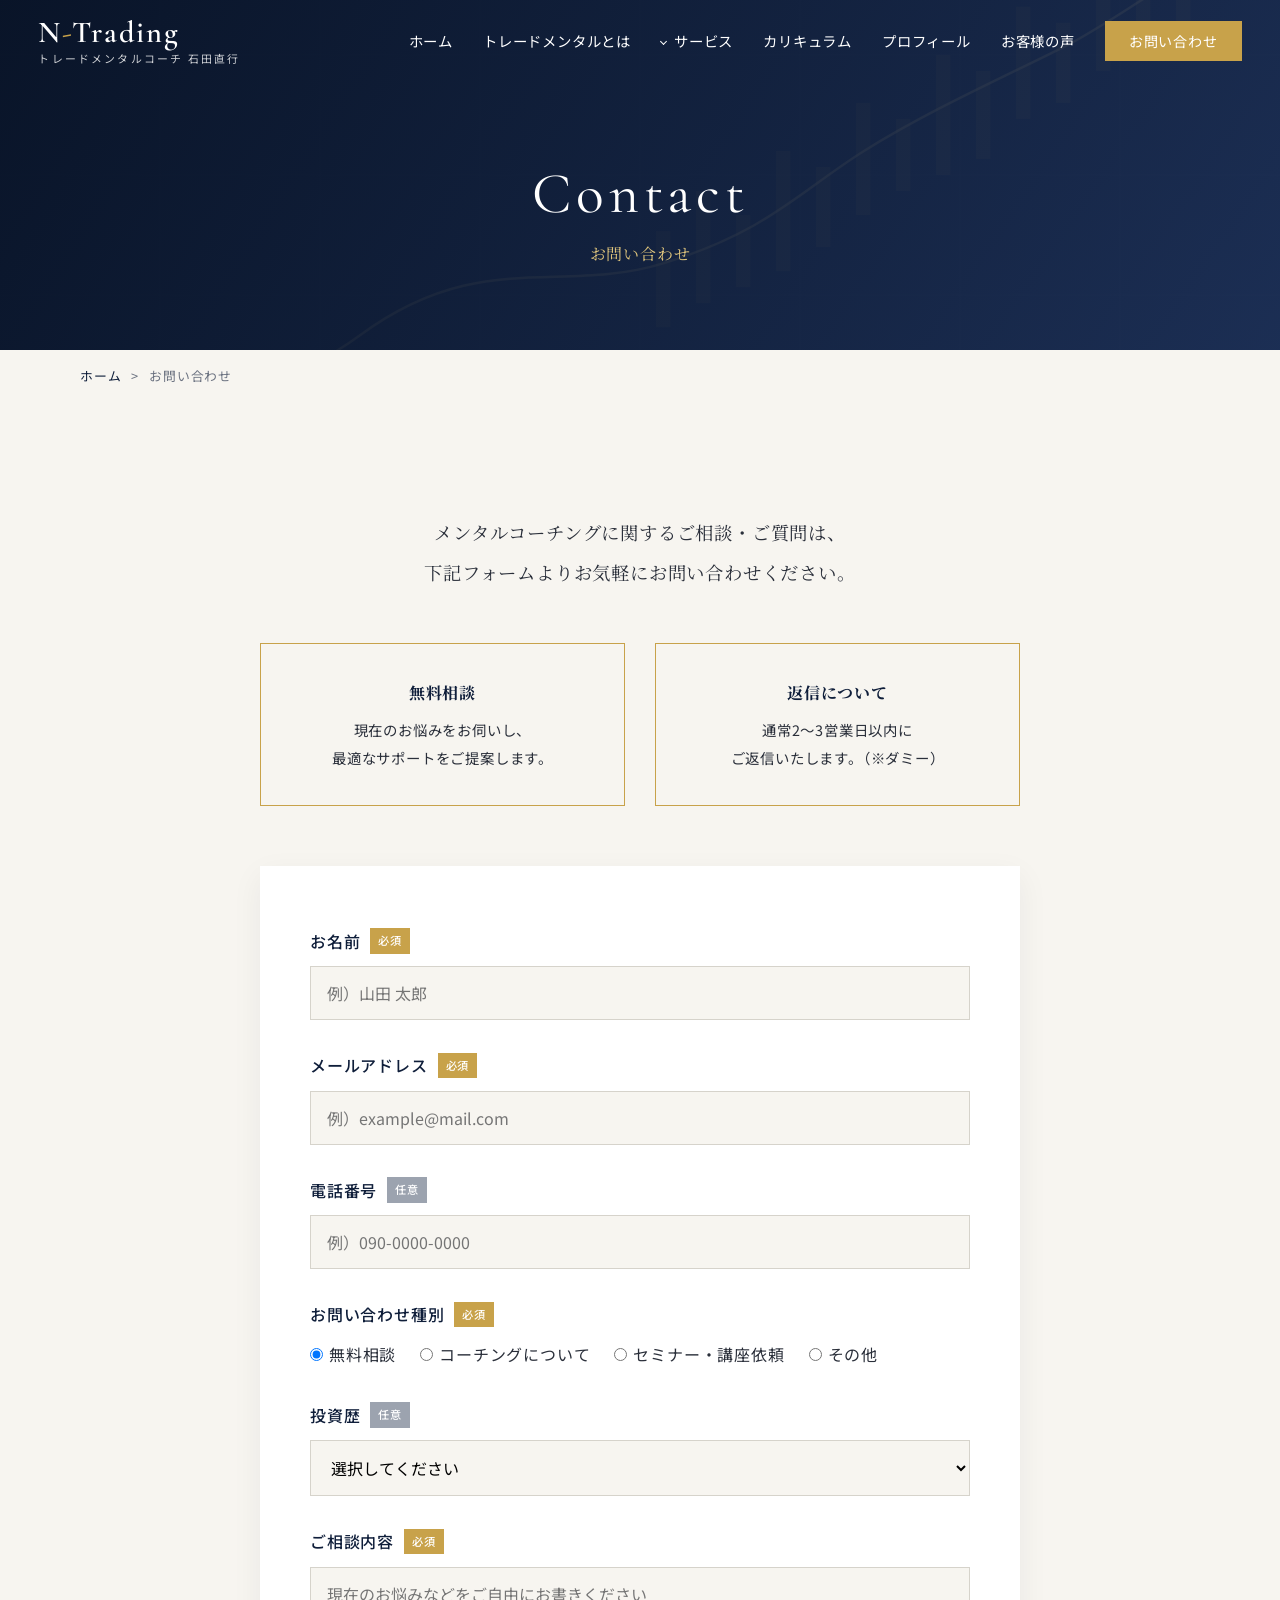
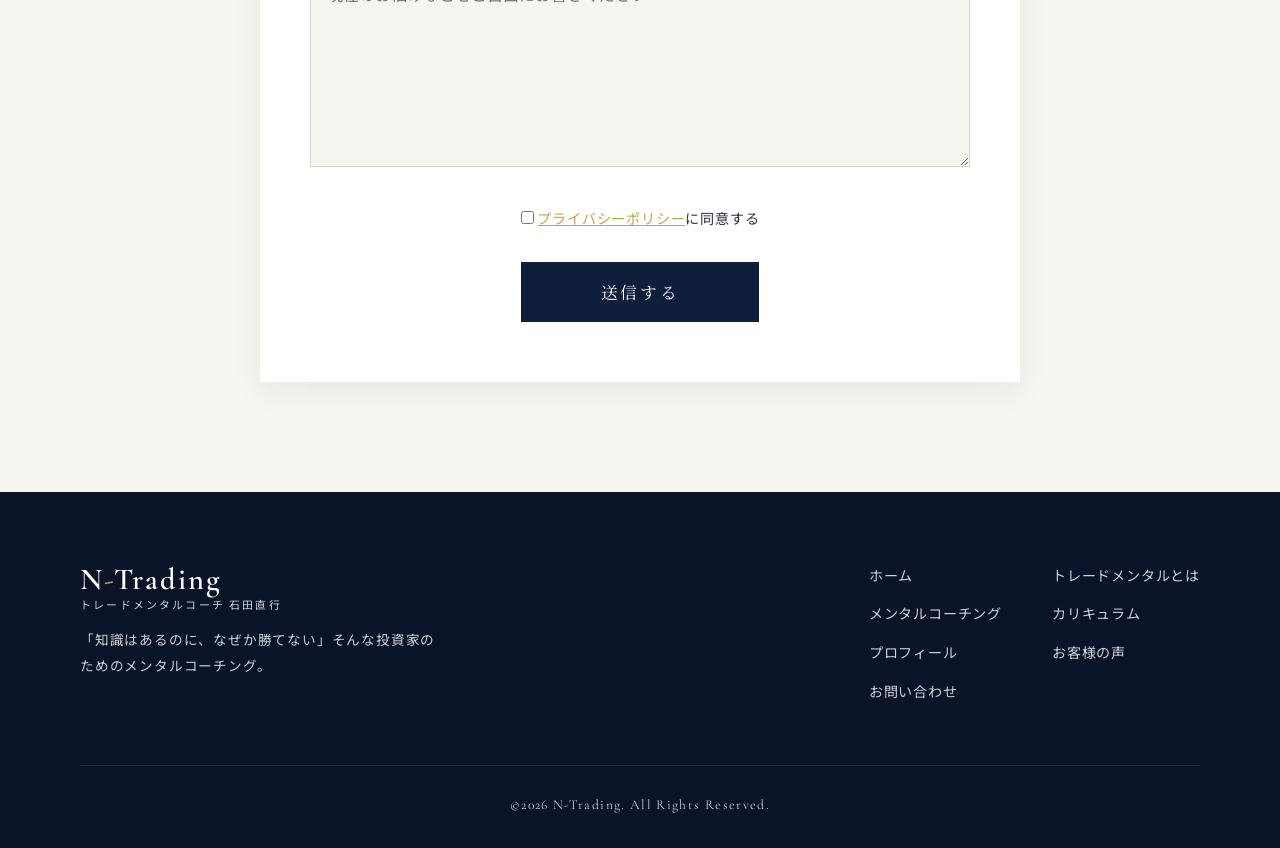
==== contact.html @ 73c66bab "Initial commit: 石田直行先生Webサイト制作" ====
<!DOCTYPE html>
<html lang="ja">
<head>
  <meta charset="UTF-8">
  <meta name="viewport" content="width=device-width, initial-scale=1">
  <title>お問い合わせ｜N-Trading 石田直行</title>
  <meta name="description" content="トレードメンタルコーチングに関するお問い合わせ・無料相談はこちらから。">
  <link rel="preconnect" href="https://fonts.googleapis.com">
  <link rel="preconnect" href="https://fonts.gstatic.com" crossorigin>
  <link href="https://fonts.googleapis.com/css2?family=Cormorant+Garamond:wght@500;600&family=Noto+Sans+JP:wght@400;500;700&family=Noto+Serif+JP:wght@500;600;700&display=swap" rel="stylesheet">
  <link rel="stylesheet" href="css/style.css">
</head>
<body>

  <!-- ===== ヘッダー ===== -->
  <header class="header">
    <div class="header__inner">
      <a href="index.html" class="logo">
        <span class="logo__main">N<span>-</span>Trading</span>
        <span class="logo__sub">トレードメンタルコーチ 石田直行</span>
      </a>
      <button class="hamburger" aria-label="メニュー" aria-expanded="false"><span></span><span></span><span></span></button>
      <nav class="nav">
        <ul class="nav__list">
          <li class="nav__item"><a href="index.html" class="nav__link">ホーム</a></li>
          <li class="nav__item"><a href="mental.html" class="nav__link">トレードメンタルとは</a></li>
          <li class="nav__item nav__item--has-child">
            <a href="service.html" class="nav__link">サービス</a>
            <div class="dropdown">
              <a href="service.html">メンタルコーチング</a>
              <a href="curriculum.html">カリキュラム</a>
              <a href="service.html#flow">ご利用の流れ</a>
              <a href="service.html#price">料金</a>
              <a href="service.html#faq">よくある質問</a>
            </div>
          </li>
          <li class="nav__item"><a href="curriculum.html" class="nav__link">カリキュラム</a></li>
          <li class="nav__item"><a href="profile.html" class="nav__link">プロフィール</a></li>
          <li class="nav__item"><a href="voice.html" class="nav__link">お客様の声</a></li>
          <li class="nav__item"><a href="contact.html" class="nav__cta">お問い合わせ</a></li>
        </ul>
      </nav>
    </div>
  </header>

  <main>
    <div class="page-header">
      <span class="en">Contact</span>
      <span class="ja">お問い合わせ</span>
    </div>
    <div class="breadcrumb"><div class="container"><a href="index.html">ホーム</a><span>&gt;</span>お問い合わせ</div></div>

    <section class="section section--offwhite">
      <div class="container">
        <p class="lead fade-up" style="margin-bottom:50px;">メンタルコーチングに関するご相談・ご質問は、<br>下記フォームよりお気軽にお問い合わせください。</p>

        <div class="contact-info fade-up">
          <div class="contact-info__box">
            <h4>無料相談</h4>
            <p>現在のお悩みをお伺いし、<br>最適なサポートをご提案します。</p>
          </div>
          <div class="contact-info__box">
            <h4>返信について</h4>
            <p>通常2〜3営業日以内に<br>ご返信いたします。（※ダミー）</p>
          </div>
        </div>

        <!-- ※送信先未設定。Formspree等を使う場合は action="https://formspree.io/f/xxxx" method="POST" を設定 -->
        <form class="form js-contact-form fade-up" novalidate>
          <div class="form__row">
            <label class="form__label" for="name">お名前<span class="form__required">必須</span></label>
            <input type="text" id="name" name="name" placeholder="例）山田 太郎" required>
          </div>
          <div class="form__row">
            <label class="form__label" for="email">メールアドレス<span class="form__required">必須</span></label>
            <input type="email" id="email" name="email" placeholder="例）example@mail.com" required>
          </div>
          <div class="form__row">
            <label class="form__label" for="tel">電話番号<span class="form__optional">任意</span></label>
            <input type="tel" id="tel" name="tel" placeholder="例）090-0000-0000">
          </div>
          <div class="form__row">
            <p class="form__label">お問い合わせ種別<span class="form__required">必須</span></p>
            <div class="form__radios">
              <label><input type="radio" name="type" value="無料相談" required checked>無料相談</label>
              <label><input type="radio" name="type" value="コーチングについて">コーチングについて</label>
              <label><input type="radio" name="type" value="セミナー・講座依頼">セミナー・講座依頼</label>
              <label><input type="radio" name="type" value="その他">その他</label>
            </div>
          </div>
          <div class="form__row">
            <label class="form__label" for="experience">投資歴<span class="form__optional">任意</span></label>
            <select id="experience" name="experience">
              <option value="">選択してください</option>
              <option>1年未満</option>
              <option>1〜3年</option>
              <option>3〜5年</option>
              <option>5年以上</option>
            </select>
          </div>
          <div class="form__row">
            <label class="form__label" for="message">ご相談内容<span class="form__required">必須</span></label>
            <textarea id="message" name="message" placeholder="現在のお悩みなどをご自由にお書きください" required></textarea>
          </div>
          <p class="form__privacy"><label><input type="checkbox" name="privacy" required> <a href="#">プライバシーポリシー</a>に同意する</label></p>
          <div class="form__submit"><button type="submit">送信する</button></div>
          <p class="form__message">お問い合わせありがとうございます。<br>（※現在は送信先が未設定のため、実際には送信されていません）</p>
        </form>
      </div>
    </section>
  </main>

  <!-- ===== フッター ===== -->
  <footer class="footer">
    <div class="container">
      <div class="footer__inner">
        <div>
          <a href="index.html" class="logo">
            <span class="logo__main">N<span>-</span>Trading</span>
            <span class="logo__sub">トレードメンタルコーチ 石田直行</span>
          </a>
          <p class="footer__desc">「知識はあるのに、なぜか勝てない」そんな投資家のためのメンタルコーチング。</p>
        </div>
        <nav class="footer__nav">
          <a href="index.html">ホーム</a>
          <a href="mental.html">トレードメンタルとは</a>
          <a href="service.html">メンタルコーチング</a>
          <a href="curriculum.html">カリキュラム</a>
          <a href="profile.html">プロフィール</a>
          <a href="voice.html">お客様の声</a>
          <a href="contact.html">お問い合わせ</a>
        </nav>
      </div>
      <p class="footer__copy">&copy;2026 N-Trading. All Rights Reserved.</p>
    </div>
  </footer>
  <a href="#" class="pagetop" aria-label="ページトップへ">↑</a>

  <script src="js/main.js"></script>
</body>
</html>
---- css/style.css ----
@charset "UTF-8";

/* ========================================
   配色・フォント設定（ここを変えると全体に反映）
   ======================================== */
:root {
  --navy: #0f1e3a;
  --navy-light: #1c2f55;
  --navy-deep: #091428;
  --gold: #c8a24a;
  --gold-light: #e2c77d;
  --offwhite: #f7f5f0;
  --text: #2a2f3a;
  --text-light: #6b7280;
  --white: #ffffff;
  --font-serif: "Noto Serif JP", serif;
  --font-sans: "Noto Sans JP", sans-serif;
  --font-en: "Cormorant Garamond", serif;
  --header-h: 80px;
  --max-w: 1120px;
}

/* ========================================
   リセット・基本
   ======================================== */
*, *::before, *::after { box-sizing: border-box; margin: 0; padding: 0; }
html { scroll-behavior: smooth; }
body {
  font-family: var(--font-sans);
  color: var(--text);
  background: var(--white);
  line-height: 1.9;
  letter-spacing: 0.05em;
  -webkit-font-smoothing: antialiased;
}
img { max-width: 100%; height: auto; display: block; }
a { color: inherit; text-decoration: none; transition: color .3s, opacity .3s, background .3s; }
ul { list-style: none; }

.container { width: 90%; max-width: var(--max-w); margin: 0 auto; }
.section { padding: 110px 0; }
.section--offwhite { background: var(--offwhite); }
.section--navy { background: var(--navy); color: var(--white); }
.text-center { text-align: center; }
.sp-only { display: none; }

/* ========================================
   見出し
   ======================================== */
.section-title { text-align: center; margin-bottom: 60px; }
.section-title .en {
  display: block;
  font-family: var(--font-en);
  font-size: 3.2rem;
  font-weight: 500;
  letter-spacing: 0.08em;
  color: var(--navy);
  line-height: 1.2;
}
.section-title .ja {
  display: block;
  font-family: var(--font-serif);
  font-size: 1rem;
  color: var(--gold);
  margin-top: 8px;
}
.section-title::after {
  content: "";
  display: block;
  width: 50px;
  height: 1px;
  background: var(--gold);
  margin: 22px auto 0;
}
.section--navy .section-title .en { color: var(--white); }

.lead {
  font-family: var(--font-serif);
  font-size: 1.15rem;
  line-height: 2.2;
  text-align: center;
}

/* ========================================
   ボタン
   ======================================== */
.btn {
  display: inline-flex;
  align-items: center;
  gap: 12px;
  padding: 16px 44px;
  border: 1px solid var(--gold);
  color: var(--navy);
  font-family: var(--font-serif);
  letter-spacing: 0.1em;
  position: relative;
  overflow: hidden;
  z-index: 1;
}
.btn::before {
  content: "";
  position: absolute;
  inset: 0;
  background: var(--gold);
  transform: scaleX(0);
  transform-origin: right;
  transition: transform .4s ease;
  z-index: -1;
}
.btn:hover::before { transform: scaleX(1); transform-origin: left; }
.btn:hover { color: var(--white); }
.btn::after { content: "→"; font-family: var(--font-sans); }
.btn--gold { background: var(--gold); color: var(--white); }
.btn--gold::before { background: var(--navy); }
.btn--light { color: var(--white); }
.btn-wrap { margin-top: 50px; text-align: center; }

/* ========================================
   ヘッダー
   ======================================== */
.header {
  position: fixed;
  top: 0; left: 0; right: 0;
  height: var(--header-h);
  z-index: 100;
  transition: background .4s, box-shadow .4s, height .4s;
}
.header.is-scrolled,
.header--solid {
  background: rgba(15, 30, 58, 0.96);
  box-shadow: 0 2px 20px rgba(0,0,0,.15);
}
.header__inner {
  height: 100%;
  width: 94%;
  max-width: 1280px;
  margin: 0 auto;
  display: flex;
  align-items: center;
  justify-content: space-between;
}
.logo { color: var(--white); line-height: 1.2; }
.logo__main {
  display: block;
  font-family: var(--font-en);
  font-size: 1.9rem;
  font-weight: 600;
  letter-spacing: 0.06em;
}
.logo__main span { color: var(--gold); }
.logo__sub { display: block; font-size: .68rem; letter-spacing: .2em; opacity: .8; }

.nav__list { display: flex; align-items: center; gap: 30px; }
.nav__item { position: relative; }
.nav__link {
  color: var(--white);
  font-size: .9rem;
  padding: 8px 0;
  position: relative;
}
.nav__link::after {
  content: "";
  position: absolute;
  left: 0; bottom: 0;
  width: 100%; height: 1px;
  background: var(--gold);
  transform: scaleX(0);
  transition: transform .3s;
}
.nav__link:hover::after,
.nav__link.is-current::after { transform: scaleX(1); }

/* ドロップダウン */
.nav__item--has-child > .nav__link::before {
  content: "";
  display: inline-block;
  width: 5px; height: 5px;
  border-right: 1px solid currentColor;
  border-bottom: 1px solid currentColor;
  transform: rotate(45deg);
  margin-right: 8px;
  vertical-align: 3px;
}
.dropdown {
  position: absolute;
  top: 100%;
  left: 50%;
  transform: translate(-50%, 10px);
  min-width: 220px;
  background: var(--navy-deep);
  border-top: 2px solid var(--gold);
  padding: 10px 0;
  opacity: 0;
  visibility: hidden;
  transition: .3s;
}
.nav__item--has-child:hover .dropdown { opacity: 1; visibility: visible; transform: translate(-50%, 0); }
.dropdown a { display: block; padding: 10px 22px; color: var(--white); font-size: .85rem; }
.dropdown a:hover { background: var(--navy-light); color: var(--gold-light); }

.nav__cta {
  background: var(--gold);
  color: var(--white);
  padding: 10px 24px;
  font-size: .88rem;
}
.nav__cta:hover { background: var(--gold-light); }

/* ハンバーガー */
.hamburger {
  display: none;
  width: 44px; height: 44px;
  background: none;
  border: none;
  cursor: pointer;
  position: relative;
  z-index: 110;
}
.hamburger span {
  position: absolute;
  left: 10px;
  width: 24px; height: 1.5px;
  background: var(--white);
  transition: .3s;
}
.hamburger span:nth-child(1) { top: 15px; }
.hamburger span:nth-child(2) { top: 21px; }
.hamburger span:nth-child(3) { top: 27px; }
.hamburger.is-open span:nth-child(1) { top: 21px; transform: rotate(45deg); }
.hamburger.is-open span:nth-child(2) { opacity: 0; }
.hamburger.is-open span:nth-child(3) { top: 21px; transform: rotate(-45deg); }

/* ========================================
   ヒーロー（トップ）
   ======================================== */
.hero {
  position: relative;
  min-height: 100vh;
  display: flex;
  align-items: center;
  color: var(--white);
  background:
    linear-gradient(120deg, rgba(9,20,40,.92) 0%, rgba(15,30,58,.78) 55%, rgba(28,47,85,.6) 100%),
    url("../images/hero.svg") center / cover no-repeat,
    var(--navy);
  overflow: hidden;
}
.hero__inner { position: relative; z-index: 2; padding-top: var(--header-h); }
.hero__label {
  display: inline-block;
  font-family: var(--font-serif);
  font-size: .95rem;
  letter-spacing: .3em;
  color: var(--gold-light);
  border-bottom: 1px solid var(--gold);
  padding-bottom: 6px;
  margin-bottom: 30px;
}
.hero__catch {
  font-family: var(--font-serif);
  font-size: clamp(2rem, 5vw, 3.6rem);
  font-weight: 500;
  line-height: 1.6;
  letter-spacing: .08em;
}
.hero__catch em { font-style: normal; color: var(--gold-light); }
.hero__sub {
  font-family: var(--font-serif);
  font-size: clamp(1rem, 2vw, 1.3rem);
  margin-top: 24px;
  opacity: .92;
}
.hero__btns { margin-top: 50px; display: flex; gap: 20px; flex-wrap: wrap; }
.hero__scroll {
  position: absolute;
  bottom: 30px;
  left: 50%;
  transform: translateX(-50%);
  font-family: var(--font-en);
  font-size: .85rem;
  letter-spacing: .3em;
  color: var(--gold-light);
  z-index: 2;
}
.hero__scroll::after {
  content: "";
  display: block;
  width: 1px; height: 50px;
  background: var(--gold);
  margin: 10px auto 0;
  animation: scrollLine 2s infinite;
  transform-origin: top;
}
@keyframes scrollLine {
  0% { transform: scaleY(0); }
  50% { transform: scaleY(1); transform-origin: top; }
  51% { transform-origin: bottom; }
  100% { transform: scaleY(0); transform-origin: bottom; }
}

/* ========================================
   下層ページヘッダー
   ======================================== */
.page-header {
  padding: calc(var(--header-h) + 80px) 0 80px;
  background:
    linear-gradient(120deg, rgba(9,20,40,.94), rgba(28,47,85,.82)),
    url("../images/hero.svg") center / cover no-repeat;
  color: var(--white);
  text-align: center;
}
.page-header .en {
  display: block;
  font-family: var(--font-en);
  font-size: clamp(2.4rem, 5vw, 3.6rem);
  letter-spacing: .08em;
  line-height: 1.2;
}
.page-header .ja { display: block; font-family: var(--font-serif); color: var(--gold-light); margin-top: 10px; }

.breadcrumb { background: var(--offwhite); font-size: .8rem; padding: 14px 0; color: var(--text-light); }
.breadcrumb a { color: var(--navy); }
.breadcrumb a:hover { color: var(--gold); }
.breadcrumb span { margin: 0 10px; }

/* ========================================
   NEWS
   ======================================== */
.news { display: grid; grid-template-columns: 220px 1fr; gap: 40px; align-items: start; }
.news .section-title { text-align: left; margin-bottom: 0; }
.news .section-title::after { margin-left: 0; }
.news__list li { border-bottom: 1px solid #e5e2da; }
.news__list a { display: flex; gap: 30px; padding: 20px 10px; }
.news__list a:hover { background: var(--offwhite); }
.news__date { font-family: var(--font-en); font-size: 1.05rem; color: var(--gold); min-width: 90px; }
.news__tag {
  font-size: .72rem;
  border: 1px solid var(--navy);
  color: var(--navy);
  padding: 0 10px;
  height: fit-content;
  white-space: nowrap;
}

/* ========================================
   お悩み
   ======================================== */
.worries { display: grid; grid-template-columns: repeat(4, 1fr); gap: 24px; }
.worry {
  background: var(--white);
  padding: 44px 20px 36px;
  text-align: center;
  border-top: 3px solid var(--gold);
  box-shadow: 0 10px 30px rgba(15,30,58,.06);
  transition: transform .3s, box-shadow .3s;
}
.worry:hover { transform: translateY(-6px); box-shadow: 0 18px 40px rgba(15,30,58,.12); }
.worry__icon {
  width: 70px; height: 70px;
  margin: 0 auto 22px;
  border-radius: 50%;
  background: var(--navy);
  display: grid;
  place-items: center;
}
.worry__icon svg { width: 32px; height: 32px; stroke: var(--gold-light); fill: none; stroke-width: 1.6; }
.worry__text { font-family: var(--font-serif); font-size: 1.1rem; font-weight: 600; color: var(--navy); }
.worries-note {
  margin-top: 60px;
  text-align: center;
  font-family: var(--font-serif);
  font-size: 1.25rem;
  color: var(--navy);
  line-height: 2.1;
}
.worries-note strong { color: var(--gold); font-weight: 600; background: linear-gradient(transparent 70%, rgba(200,162,74,.2) 70%); }

/* ========================================
   トレードメンタルとは（キーワード円形図）
   ======================================== */
.mental { display: grid; grid-template-columns: 1fr 1fr; gap: 70px; align-items: center; }
.mental__text h3 {
  font-family: var(--font-serif);
  font-size: 1.7rem;
  line-height: 1.8;
  color: var(--white);
  margin-bottom: 30px;
}
.mental__text h3 em { font-style: normal; color: var(--gold-light); }
.mental__text p { opacity: .88; }

.keyword-circle {
  position: relative;
  width: 100%;
  max-width: 460px;
  aspect-ratio: 1 / 1;
  margin: 0 auto;
}
.keyword-circle::before {
  content: "";
  position: absolute;
  inset: 12%;
  border: 1px dashed rgba(200,162,74,.5);
  border-radius: 50%;
  animation: rotate 60s linear infinite;
}
@keyframes rotate { to { transform: rotate(360deg); } }
.keyword-circle__center {
  position: absolute;
  top: 50%; left: 50%;
  transform: translate(-50%, -50%);
  width: 38%;
  aspect-ratio: 1 / 1;
  border-radius: 50%;
  background: radial-gradient(circle, var(--gold-light), var(--gold));
  color: var(--navy-deep);
  display: grid;
  place-items: center;
  text-align: center;
  font-family: var(--font-serif);
  font-weight: 700;
  font-size: clamp(.95rem, 1.8vw, 1.2rem);
  line-height: 1.5;
  box-shadow: 0 0 50px rgba(200,162,74,.4);
}
.keyword-circle__item {
  position: absolute;
  width: 19%;
  aspect-ratio: 1 / 1;
  border-radius: 50%;
  border: 1px solid var(--gold);
  background: var(--navy-light);
  color: var(--white);
  display: grid;
  place-items: center;
  font-family: var(--font-serif);
  font-size: clamp(.75rem, 1.4vw, .95rem);
  transform: translate(-50%, -50%);
  transition: background .3s, color .3s;
}
.keyword-circle__item:hover { background: var(--gold); color: var(--navy-deep); }

/* ========================================
   プロフィール（トップ抜粋）
   ======================================== */
.about { display: grid; grid-template-columns: 5fr 7fr; gap: 70px; align-items: center; }
.about__img { position: relative; }
.about__img::before {
  content: "";
  position: absolute;
  top: 20px; left: 20px;
  width: 100%; height: 100%;
  border: 1px solid var(--gold);
  z-index: -1;
}
.about__img img { width: 100%; aspect-ratio: 4 / 5; object-fit: cover; }
.about__role { font-family: var(--font-serif); color: var(--gold); font-size: .95rem; }
.about__name {
  font-family: var(--font-serif);
  font-size: 2.2rem;
  color: var(--navy);
  margin: 6px 0 4px;
  letter-spacing: .15em;
}
.about__name-en { font-family: var(--font-en); color: var(--text-light); letter-spacing: .2em; margin-bottom: 28px; }
.about__points { margin: 26px 0; }
.about__points li {
  padding: 12px 0 12px 32px;
  border-bottom: 1px solid #e5e2da;
  position: relative;
  font-weight: 500;
}
.about__points li::before {
  content: "";
  position: absolute;
  left: 4px; top: 50%;
  width: 12px; height: 12px;
  border: 1px solid var(--gold);
  transform: translateY(-50%) rotate(45deg);
}

/* ========================================
   サービスカード
   ======================================== */
.services { display: grid; grid-template-columns: repeat(auto-fit, minmax(300px, 1fr)); gap: 30px; }
.service-card {
  background: var(--white);
  box-shadow: 0 10px 30px rgba(15,30,58,.07);
  display: flex;
  flex-direction: column;
}
.service-card__img { aspect-ratio: 16 / 9; overflow: hidden; background: var(--navy-light); }
.service-card__img img { width: 100%; height: 100%; object-fit: cover; transition: transform .6s; }
.service-card:hover .service-card__img img { transform: scale(1.05); }
.service-card__body { padding: 34px 30px 40px; flex: 1; display: flex; flex-direction: column; }
.service-card__label { font-family: var(--font-en); color: var(--gold); letter-spacing: .15em; font-size: .95rem; }
.service-card__title { font-family: var(--font-serif); font-size: 1.35rem; color: var(--navy); margin: 6px 0 16px; }
.service-card__text { font-size: .93rem; flex: 1; }
.service-card__link {
  margin-top: 24px;
  align-self: flex-start;
  font-family: var(--font-serif);
  color: var(--navy);
  border-bottom: 1px solid var(--gold);
  padding-bottom: 4px;
}
.service-card__link::after { content: " →"; }
.service-card__link:hover { color: var(--gold); }

/* ========================================
   理念（大切にしていること）
   ======================================== */
.philosophy { display: grid; grid-template-columns: repeat(3, 1fr); gap: 30px; }
.philosophy__item {
  text-align: center;
  padding: 50px 30px;
  border: 1px solid rgba(200,162,74,.4);
  position: relative;
}
.philosophy__num {
  font-family: var(--font-en);
  font-size: 3.4rem;
  color: var(--gold);
  line-height: 1;
  margin-bottom: 18px;
}
.philosophy__title { font-family: var(--font-serif); font-size: 1.25rem; margin-bottom: 16px; }
.philosophy__text { font-size: .9rem; opacity: .85; text-align: left; }

/* ========================================
   お客様の声
   ======================================== */
.voices { display: grid; grid-template-columns: repeat(3, 1fr); gap: 30px; }
.voice {
  background: var(--white);
  padding: 44px 32px 36px;
  position: relative;
  box-shadow: 0 10px 30px rgba(15,30,58,.06);
}
.voice::before {
  content: "“";
  position: absolute;
  top: 0; left: 24px;
  font-family: var(--font-en);
  font-size: 5rem;
  line-height: 1;
  color: var(--gold);
  opacity: .5;
}
.voice__title { font-family: var(--font-serif); font-size: 1.1rem; color: var(--navy); margin-bottom: 14px; line-height: 1.7; }
.voice__text { font-size: .92rem; }
.voice__person {
  display: flex;
  align-items: center;
  gap: 14px;
  margin-top: 24px;
  padding-top: 20px;
  border-top: 1px solid #e5e2da;
  font-size: .85rem;
  color: var(--text-light);
}
.voice__avatar {
  width: 46px; height: 46px;
  border-radius: 50%;
  background: var(--navy);
  color: var(--gold-light);
  display: grid;
  place-items: center;
  font-family: var(--font-en);
  font-size: 1.1rem;
}

/* ========================================
   CTA
   ======================================== */
.cta {
  background:
    linear-gradient(120deg, rgba(9,20,40,.94), rgba(28,47,85,.88)),
    url("../images/hero.svg") center / cover no-repeat;
  color: var(--white);
  text-align: center;
  padding: 100px 0;
}
.cta__title { font-family: var(--font-serif); font-size: clamp(1.4rem, 3vw, 2rem); line-height: 1.8; }
.cta__text { margin-top: 18px; opacity: .85; }
.cta .btn-wrap { display: flex; justify-content: center; gap: 20px; flex-wrap: wrap; }

/* ========================================
   下層：汎用コンテンツ
   ======================================== */
.content-block { max-width: 860px; margin: 0 auto; }
.content-block + .content-block { margin-top: 80px; }
.content-block h3 {
  font-family: var(--font-serif);
  font-size: 1.5rem;
  color: var(--navy);
  padding-left: 20px;
  border-left: 3px solid var(--gold);
  margin-bottom: 26px;
  line-height: 1.6;
}
.content-block p + p { margin-top: 1.2em; }

/* 3要素（心・思考・行動） */
.elements { display: grid; grid-template-columns: repeat(3, 1fr); gap: 30px; margin-top: 50px; }
.element {
  text-align: center;
  padding: 44px 26px;
  background: var(--white);
  border-bottom: 3px solid var(--gold);
  box-shadow: 0 10px 30px rgba(15,30,58,.06);
}
.element__kanji {
  width: 100px; height: 100px;
  margin: 0 auto 20px;
  border-radius: 50%;
  background: var(--navy);
  color: var(--gold-light);
  display: grid;
  place-items: center;
  font-family: var(--font-serif);
  font-size: 1.7rem;
}
.element__title { font-family: var(--font-serif); font-size: 1.15rem; color: var(--navy); margin-bottom: 12px; }
.element__text { font-size: .9rem; text-align: left; }

/* 比較表 */
.compare { display: grid; grid-template-columns: 1fr 1fr; gap: 30px; margin-top: 40px; }
.compare__box { padding: 36px 32px; background: var(--white); }
.compare__box--gold { background: var(--navy); color: var(--white); }
.compare__box h4 { font-family: var(--font-serif); font-size: 1.15rem; margin-bottom: 16px; }
.compare__box--gold h4 { color: var(--gold-light); }
.compare__box li { padding: 8px 0 8px 24px; position: relative; font-size: .93rem; }
.compare__box li::before { content: "・"; position: absolute; left: 4px; color: var(--gold); }

/* プロフィール詳細 */
.profile-detail { display: grid; grid-template-columns: 4fr 7fr; gap: 60px; align-items: start; }
.profile-table { width: 100%; border-collapse: collapse; margin-top: 30px; }
.profile-table th, .profile-table td { padding: 18px 10px; border-bottom: 1px solid #e5e2da; text-align: left; vertical-align: top; font-size: .95rem; }
.profile-table th { width: 30%; color: var(--navy); font-family: var(--font-serif); font-weight: 600; }

.timeline { position: relative; padding-left: 30px; }
.timeline::before { content: ""; position: absolute; left: 6px; top: 8px; bottom: 8px; width: 1px; background: var(--gold); }
.timeline li { position: relative; padding-bottom: 30px; }
.timeline li::before {
  content: "";
  position: absolute;
  left: -30px; top: 8px;
  width: 13px; height: 13px;
  border-radius: 50%;
  background: var(--white);
  border: 2px solid var(--gold);
}
.timeline__year { font-family: var(--font-en); color: var(--gold); font-size: 1.1rem; }
.timeline__text { font-weight: 500; }

.message-box {
  background: var(--navy);
  color: var(--white);
  padding: 60px 50px;
  font-family: var(--font-serif);
  line-height: 2.3;
  position: relative;
}
.message-box__sign { text-align: right; margin-top: 30px; color: var(--gold-light); }

/* ステップ */
.steps { counter-reset: step; max-width: 860px; margin: 0 auto; }
.step {
  display: grid;
  grid-template-columns: 110px 1fr;
  gap: 30px;
  padding: 34px 0;
  border-bottom: 1px solid #e5e2da;
  align-items: center;
}
.step__num {
  width: 100px; height: 100px;
  border-radius: 50%;
  background: var(--navy);
  color: var(--gold-light);
  display: grid;
  place-items: center;
  text-align: center;
  font-family: var(--font-en);
  line-height: 1.1;
}
.step__num b { display: block; font-size: 2rem; font-weight: 500; }
.step__title { font-family: var(--font-serif); font-size: 1.2rem; color: var(--navy); margin-bottom: 6px; }

/* 料金 */
.prices { display: grid; grid-template-columns: repeat(auto-fit, minmax(260px, 1fr)); gap: 30px; }
.price-card { background: var(--white); padding: 46px 32px; text-align: center; border-top: 3px solid var(--navy); box-shadow: 0 10px 30px rgba(15,30,58,.06); }
.price-card--recommend { border-top-color: var(--gold); position: relative; }
.price-card--recommend::before {
  content: "おすすめ";
  position: absolute;
  top: -16px; left: 50%;
  transform: translateX(-50%);
  background: var(--gold);
  color: var(--white);
  font-size: .8rem;
  padding: 4px 18px;
}
.price-card__name { font-family: var(--font-serif); font-size: 1.2rem; color: var(--navy); }
.price-card__price { font-family: var(--font-en); font-size: 2.6rem; color: var(--navy); margin: 16px 0 4px; }
.price-card__price small { font-family: var(--font-sans); font-size: .85rem; }
.price-card__note { font-size: .82rem; color: var(--text-light); }
.price-card ul { margin-top: 24px; text-align: left; border-top: 1px solid #e5e2da; padding-top: 20px; }
.price-card li { font-size: .9rem; padding: 6px 0 6px 22px; position: relative; }
.price-card li::before { content: "✓"; position: absolute; left: 0; color: var(--gold); }
.price-annotation { text-align: center; font-size: .82rem; color: var(--text-light); margin-top: 24px; }

/* FAQ */
.faq { max-width: 860px; margin: 0 auto; }
.faq__item { border-bottom: 1px solid #e5e2da; }
.faq__q {
  width: 100%;
  text-align: left;
  background: none;
  border: none;
  padding: 24px 50px 24px 50px;
  font-family: var(--font-serif);
  font-size: 1.05rem;
  color: var(--navy);
  cursor: pointer;
  position: relative;
}
.faq__q::before { content: "Q"; position: absolute; left: 10px; top: 20px; font-family: var(--font-en); font-size: 1.5rem; color: var(--gold); }
.faq__q::after { content: "+"; position: absolute; right: 14px; top: 50%; transform: translateY(-50%); font-size: 1.4rem; color: var(--gold); transition: transform .3s; }
.faq__item.is-open .faq__q::after { transform: translateY(-50%) rotate(45deg); }
.faq__a { max-height: 0; overflow: hidden; transition: max-height .4s ease; }
.faq__a p { padding: 0 50px 26px; font-size: .95rem; position: relative; }
.faq__a p::before { content: "A"; position: absolute; left: 12px; top: -4px; font-family: var(--font-en); font-size: 1.5rem; color: var(--navy); }

/* お問い合わせフォーム */
.form { max-width: 760px; margin: 0 auto; background: var(--white); padding: 60px 50px; box-shadow: 0 10px 30px rgba(15,30,58,.06); }
.form__row { margin-bottom: 30px; }
.form__label { display: flex; align-items: center; gap: 10px; font-weight: 500; margin-bottom: 10px; color: var(--navy); }
.form__required { background: var(--gold); color: var(--white); font-size: .7rem; padding: 2px 8px; }
.form__optional { background: #9ca3af; color: var(--white); font-size: .7rem; padding: 2px 8px; }
.form input[type="text"],
.form input[type="email"],
.form input[type="tel"],
.form select,
.form textarea {
  width: 100%;
  padding: 14px 16px;
  border: 1px solid #d6d3cb;
  background: var(--offwhite);
  font-family: inherit;
  font-size: 1rem;
  transition: border-color .3s, background .3s;
}
.form input:focus, .form select:focus, .form textarea:focus { outline: none; border-color: var(--gold); background: var(--white); }
.form textarea { min-height: 200px; resize: vertical; }
.form__radios { display: flex; gap: 24px; flex-wrap: wrap; }
.form__radios label { display: flex; align-items: center; gap: 6px; cursor: pointer; }
.form__privacy { text-align: center; font-size: .88rem; margin: 30px 0; }
.form__privacy a { color: var(--gold); text-decoration: underline; }
.form__submit { text-align: center; }
.form__submit button {
  background: var(--navy);
  color: var(--white);
  border: none;
  padding: 18px 80px;
  font-family: var(--font-serif);
  font-size: 1.05rem;
  letter-spacing: .15em;
  cursor: pointer;
  transition: background .3s;
}
.form__submit button:hover { background: var(--gold); }
.form__message { display: none; text-align: center; margin-top: 24px; padding: 20px; background: var(--offwhite); color: var(--navy); font-family: var(--font-serif); }
.form__message.is-show { display: block; }

.contact-info { display: grid; grid-template-columns: 1fr 1fr; gap: 30px; max-width: 760px; margin: 0 auto 60px; }
.contact-info__box { text-align: center; padding: 34px; border: 1px solid var(--gold); }
.contact-info__box h4 { font-family: var(--font-serif); color: var(--navy); margin-bottom: 8px; }
.contact-info__box p { font-size: .9rem; }

/* ========================================
   流れ図（価値観→感情→行動→結果）
   ======================================== */
.flow-chain {
  display: flex;
  align-items: center;
  justify-content: center;
  gap: 10px;
  flex-wrap: wrap;
  margin-top: 70px;
}
.flow-chain__item {
  min-width: 140px;
  padding: 18px 22px;
  text-align: center;
  border: 1px solid var(--gold);
  font-family: var(--font-serif);
  font-size: 1.05rem;
  color: var(--white);
  background: rgba(255,255,255,.03);
}
.flow-chain__item small { display: block; font-family: var(--font-en); color: var(--gold-light); letter-spacing: .15em; font-size: .8rem; }
.flow-chain__item--last { background: var(--gold); color: var(--navy-deep); }
.flow-chain__item--last small { color: var(--navy); }
.flow-chain__arrow { color: var(--gold); font-size: 1.4rem; }
.flow-chain-note { text-align: center; margin-top: 26px; font-size: .92rem; opacity: .85; }
.section:not(.section--navy) .flow-chain__item { color: var(--navy); background: var(--white); }
.section:not(.section--navy) .flow-chain__item--last { background: var(--navy); color: var(--white); }
.section:not(.section--navy) .flow-chain__item--last small { color: var(--gold-light); }
.section:not(.section--navy) .flow-chain-note { opacity: 1; }

/* ========================================
   稼ぎ続ける3要素
   ======================================== */
.pillars { display: grid; grid-template-columns: repeat(3, 1fr); gap: 0; margin-top: 50px; border: 1px solid #e5e2da; }
.pillar { padding: 46px 30px; text-align: center; background: var(--white); position: relative; }
.pillar + .pillar { border-left: 1px solid #e5e2da; }
.pillar--main { background: var(--navy); color: var(--white); }
.pillar--main::before {
  content: "最重要";
  position: absolute;
  top: 0; left: 50%;
  transform: translate(-50%, -50%);
  background: var(--gold);
  color: var(--white);
  font-size: .78rem;
  padding: 3px 16px;
}
.pillar__en { font-family: var(--font-en); color: var(--gold); letter-spacing: .15em; }
.pillar__title { font-family: var(--font-serif); font-size: 1.4rem; color: var(--navy); margin: 4px 0 16px; }
.pillar--main .pillar__title { color: var(--gold-light); }
.pillar__text { font-size: .9rem; text-align: left; }

.highlight-box {
  margin-top: 60px;
  padding: 44px 40px;
  background: var(--navy);
  color: var(--white);
  text-align: center;
  font-family: var(--font-serif);
  font-size: 1.2rem;
  line-height: 2.1;
}
.highlight-box em { font-style: normal; color: var(--gold-light); }

/* ========================================
   カリキュラム（4ステップ）
   ======================================== */
.curriculum-steps { display: grid; grid-template-columns: repeat(4, 1fr); gap: 24px; position: relative; }
.curriculum-step {
  background: var(--white);
  padding: 40px 26px 34px;
  position: relative;
  box-shadow: 0 10px 30px rgba(15,30,58,.06);
  border-top: 3px solid var(--navy);
}
.curriculum-step:last-child { border-top-color: var(--gold); }
.curriculum-step:not(:last-child)::after {
  content: "";
  position: absolute;
  top: 50%; right: -18px;
  width: 12px; height: 12px;
  border-top: 2px solid var(--gold);
  border-right: 2px solid var(--gold);
  transform: translateY(-50%) rotate(45deg);
  z-index: 2;
}
.curriculum-step__num { font-family: var(--font-en); color: var(--gold); letter-spacing: .15em; font-size: .95rem; }
.curriculum-step__num b { font-size: 2.4rem; font-weight: 500; margin-left: 4px; }
.curriculum-step__title { font-family: var(--font-serif); font-size: 1.2rem; color: var(--navy); margin: 4px 0 14px; line-height: 1.6; }
.curriculum-step__text { font-size: .88rem; }

/* カリキュラム詳細（下層） */
.curriculum-detail { max-width: 960px; margin: 0 auto; }
.curriculum-block {
  display: grid;
  grid-template-columns: 200px 1fr;
  gap: 40px;
  padding: 50px 0;
  border-bottom: 1px solid #e5e2da;
}
.curriculum-block:first-child { padding-top: 0; }
.curriculum-block__head { text-align: center; }
.curriculum-block__circle {
  width: 150px; height: 150px;
  margin: 0 auto;
  border-radius: 50%;
  background: var(--navy);
  color: var(--white);
  display: grid;
  place-items: center;
  text-align: center;
  font-family: var(--font-en);
  line-height: 1.1;
  border: 3px solid var(--gold);
}
.curriculum-block__circle b { display: block; font-size: 2.8rem; font-weight: 500; color: var(--gold-light); }
.curriculum-block__theme { font-family: var(--font-serif); font-size: .95rem; color: var(--navy); margin-top: 14px; }
.curriculum-block__title { font-family: var(--font-serif); font-size: 1.5rem; color: var(--navy); margin-bottom: 14px; line-height: 1.6; }
.curriculum-block__lead { margin-bottom: 22px; }
.learn-list { display: grid; grid-template-columns: 1fr 1fr; gap: 12px 24px; }
.learn-list li {
  background: var(--offwhite);
  padding: 14px 18px 14px 44px;
  position: relative;
  font-size: .92rem;
  line-height: 1.7;
}
.learn-list li::before {
  content: "";
  position: absolute;
  left: 18px; top: 22px;
  width: 10px; height: 10px;
  border: 1px solid var(--gold);
  transform: rotate(45deg);
}
.section--offwhite .learn-list li { background: var(--white); }

.kakotore { display: flex; align-items: stretch; gap: 0; margin-top: 24px; }
.kakotore__item { flex: 1; padding: 20px 16px; text-align: center; background: var(--navy-light); color: var(--white); position: relative; font-size: .88rem; }
.kakotore__item:nth-child(2) { background: var(--navy); }
.kakotore__item:nth-child(3) { background: var(--navy-deep); }
.kakotore__item b { display: block; font-family: var(--font-serif); color: var(--gold-light); font-size: 1.05rem; margin-bottom: 4px; }

.coaching-menu { display: grid; grid-template-columns: repeat(4, 1fr); gap: 20px; margin-top: 50px; }
.coaching-menu__item { background: var(--white); padding: 34px 20px; text-align: center; border-bottom: 3px solid var(--gold); box-shadow: 0 10px 30px rgba(15,30,58,.06); }
.coaching-menu__item h4 { font-family: var(--font-serif); color: var(--navy); font-size: 1.05rem; margin-bottom: 10px; }
.coaching-menu__item p { font-size: .86rem; text-align: left; }

.disclaimer { text-align: center; font-size: .8rem; color: var(--text-light); margin-top: 40px; }

/* ========================================
   フッター
   ======================================== */
.footer { background: var(--navy-deep); color: rgba(255,255,255,.8); padding: 70px 0 30px; }
.footer__inner { display: flex; justify-content: space-between; gap: 40px; flex-wrap: wrap; }
.footer__desc { font-size: .85rem; margin-top: 16px; max-width: 360px; }
.footer__nav { display: grid; grid-template-columns: repeat(2, auto); gap: 12px 50px; font-size: .88rem; }
.footer__nav a:hover { color: var(--gold-light); }
.footer__copy {
  text-align: center;
  font-family: var(--font-en);
  font-size: .85rem;
  letter-spacing: .1em;
  margin-top: 60px;
  padding-top: 26px;
  border-top: 1px solid rgba(255,255,255,.1);
}

/* ページトップ */
.pagetop {
  position: fixed;
  right: 24px; bottom: 24px;
  width: 50px; height: 50px;
  background: var(--gold);
  color: var(--white);
  display: grid;
  place-items: center;
  z-index: 90;
  opacity: 0;
  visibility: hidden;
  transition: .3s;
}
.pagetop.is-show { opacity: 1; visibility: visible; }
.pagetop:hover { background: var(--navy); }

/* ========================================
   スクロールアニメーション
   ======================================== */
.fade-up { opacity: 0; transform: translateY(40px); transition: opacity .9s ease, transform .9s ease; }
.fade-up.is-visible { opacity: 1; transform: none; }
.delay-1 { transition-delay: .15s; }
.delay-2 { transition-delay: .3s; }
.delay-3 { transition-delay: .45s; }

/* ========================================
   レスポンシブ
   ======================================== */
@media (max-width: 1024px) {
  .hamburger { display: block; }
  .nav {
    position: fixed;
    inset: 0;
    background: rgba(9,20,40,.98);
    display: flex;
    align-items: center;
    justify-content: center;
    opacity: 0;
    visibility: hidden;
    transition: .4s;
    overflow-y: auto;
  }
  .nav.is-open { opacity: 1; visibility: visible; }
  .nav__list { flex-direction: column; gap: 22px; text-align: center; }
  .nav__link { font-size: 1.05rem; }
  .nav__item--has-child > .nav__link::before { display: none; }
  .dropdown { position: static; transform: none; opacity: 1; visibility: visible; background: none; border: none; padding: 6px 0 0; min-width: 0; }
  .nav__item--has-child:hover .dropdown { transform: none; }
  .dropdown a { font-size: .85rem; opacity: .75; padding: 4px; }
  .worries { grid-template-columns: repeat(2, 1fr); }
  .mental, .about, .profile-detail { grid-template-columns: 1fr; gap: 50px; }
  .about__img { max-width: 420px; margin: 0 auto; }
  .voices, .philosophy, .elements { grid-template-columns: 1fr; }
  .curriculum-steps, .coaching-menu { grid-template-columns: repeat(2, 1fr); }
  .curriculum-step:not(:last-child)::after { display: none; }
}

@media (max-width: 768px) {
  :root { --header-h: 64px; }
  .section { padding: 80px 0; }
  .section-title .en { font-size: 2.4rem; }
  .logo__main { font-size: 1.5rem; }
  .sp-only { display: inline; }
  .news { grid-template-columns: 1fr; gap: 20px; }
  .news .section-title { text-align: center; }
  .news .section-title::after { margin-left: auto; }
  .news__list a { flex-wrap: wrap; gap: 6px 16px; }
  .news__list .news__title { width: 100%; }
  .worries { gap: 14px; }
  .worry { padding: 30px 12px 24px; }
  .worry__text { font-size: .95rem; }
  .worries-note { font-size: 1.05rem; }
  .compare, .contact-info { grid-template-columns: 1fr; }
  .step { grid-template-columns: 1fr; text-align: center; gap: 16px; }
  .step__num { margin: 0 auto; }
  .form { padding: 40px 22px; }
  .message-box { padding: 40px 26px; }
  .hero__btns .btn { width: 100%; justify-content: center; }
  .flow-chain { flex-direction: column; }
  .flow-chain__item { width: 100%; max-width: 280px; }
  .flow-chain__arrow { transform: rotate(90deg); }
  .pillars { grid-template-columns: 1fr; }
  .pillar + .pillar { border-left: none; border-top: 1px solid #e5e2da; }
  .pillar--main::before { top: 14px; }
  .curriculum-steps, .coaching-menu, .learn-list { grid-template-columns: 1fr; }
  .curriculum-block { grid-template-columns: 1fr; gap: 24px; }
  .kakotore { flex-direction: column; }
  .highlight-box { padding: 34px 22px; font-size: 1.05rem; }
}
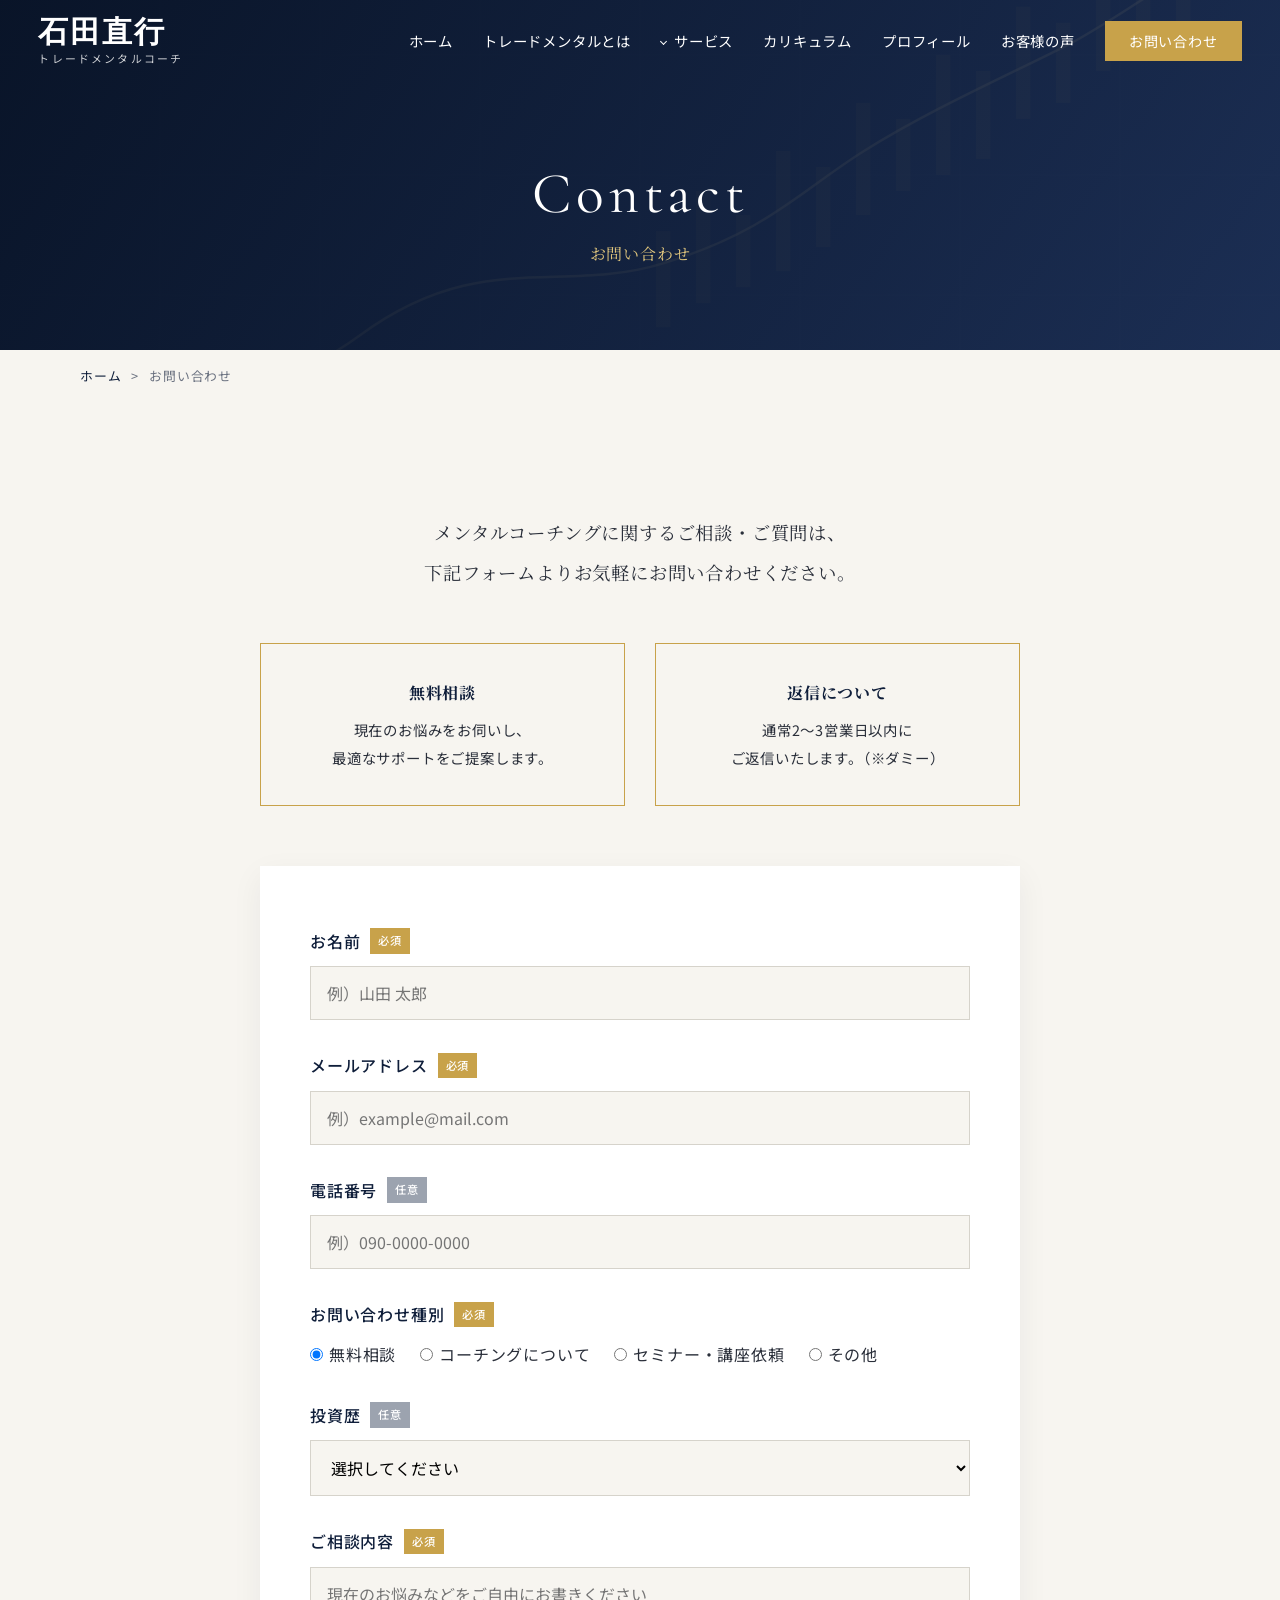
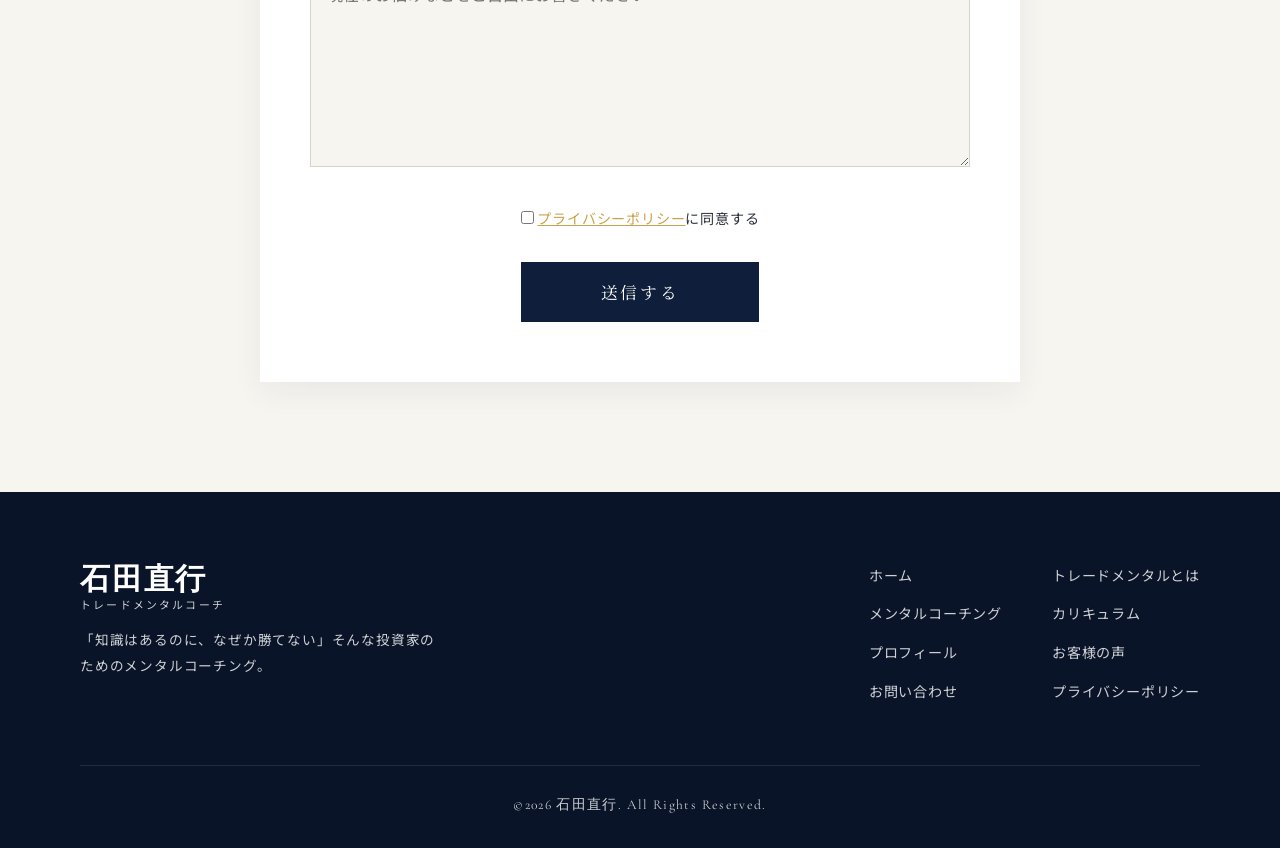
==== commit e39d2a61: "Update: 屋号削除、料金削除、プライバシーポリシー追加、お客様の声反映" ====
--- a/contact.html
+++ b/contact.html
@@ -3,7 +3,7 @@
 <head>
   <meta charset="UTF-8">
   <meta name="viewport" content="width=device-width, initial-scale=1">
-  <title>お問い合わせ｜N-Trading 石田直行</title>
+  <title>お問い合わせ｜トレードメンタルコーチ 石田直行</title>
   <meta name="description" content="トレードメンタルコーチングに関するお問い合わせ・無料相談はこちらから。">
   <link rel="preconnect" href="https://fonts.googleapis.com">
   <link rel="preconnect" href="https://fonts.gstatic.com" crossorigin>
@@ -16,8 +16,8 @@
   <header class="header">
     <div class="header__inner">
       <a href="index.html" class="logo">
-        <span class="logo__main">N<span>-</span>Trading</span>
-        <span class="logo__sub">トレードメンタルコーチ 石田直行</span>
+        <span class="logo__main">石田直行</span>
+        <span class="logo__sub">トレードメンタルコーチ</span>
       </a>
       <button class="hamburger" aria-label="メニュー" aria-expanded="false"><span></span><span></span><span></span></button>
       <nav class="nav">
@@ -30,7 +30,6 @@
               <a href="service.html">メンタルコーチング</a>
               <a href="curriculum.html">カリキュラム</a>
               <a href="service.html#flow">ご利用の流れ</a>
-              <a href="service.html#price">料金</a>
               <a href="service.html#faq">よくある質問</a>
             </div>
           </li>
@@ -102,7 +101,7 @@
             <label class="form__label" for="message">ご相談内容<span class="form__required">必須</span></label>
             <textarea id="message" name="message" placeholder="現在のお悩みなどをご自由にお書きください" required></textarea>
           </div>
-          <p class="form__privacy"><label><input type="checkbox" name="privacy" required> <a href="#">プライバシーポリシー</a>に同意する</label></p>
+          <p class="form__privacy"><label><input type="checkbox" name="privacy" required> <a href="privacy.html" target="_blank">プライバシーポリシー</a>に同意する</label></p>
           <div class="form__submit"><button type="submit">送信する</button></div>
           <p class="form__message">お問い合わせありがとうございます。<br>（※現在は送信先が未設定のため、実際には送信されていません）</p>
         </form>
@@ -116,9 +115,9 @@
       <div class="footer__inner">
         <div>
           <a href="index.html" class="logo">
-            <span class="logo__main">N<span>-</span>Trading</span>
-            <span class="logo__sub">トレードメンタルコーチ 石田直行</span>
-          </a>
+        <span class="logo__main">石田直行</span>
+        <span class="logo__sub">トレードメンタルコーチ</span>
+      </a>
           <p class="footer__desc">「知識はあるのに、なぜか勝てない」そんな投資家のためのメンタルコーチング。</p>
         </div>
         <nav class="footer__nav">
@@ -129,9 +128,10 @@
           <a href="profile.html">プロフィール</a>
           <a href="voice.html">お客様の声</a>
           <a href="contact.html">お問い合わせ</a>
+          <a href="privacy.html">プライバシーポリシー</a>
         </nav>
       </div>
-      <p class="footer__copy">&copy;2026 N-Trading. All Rights Reserved.</p>
+      <p class="footer__copy">&copy;2026 石田直行. All Rights Reserved.</p>
     </div>
   </footer>
   <a href="#" class="pagetop" aria-label="ページトップへ">↑</a>
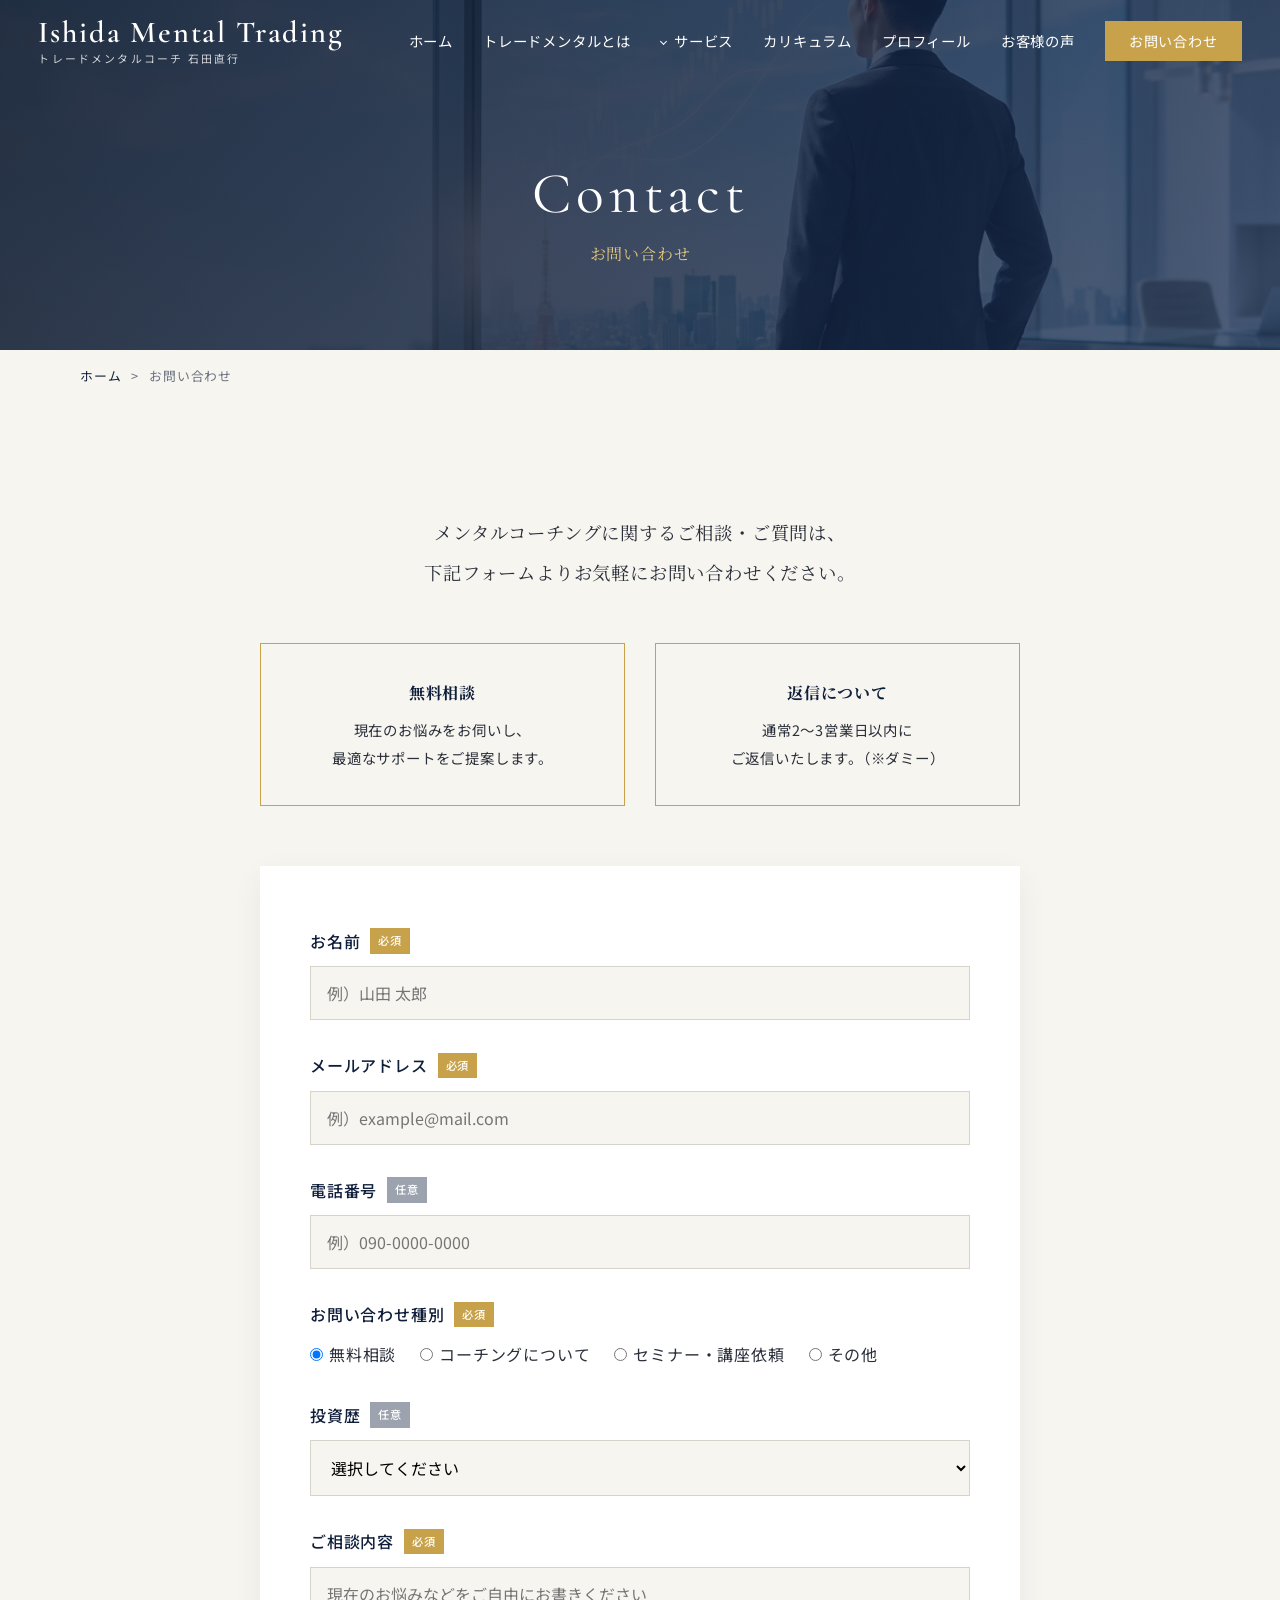
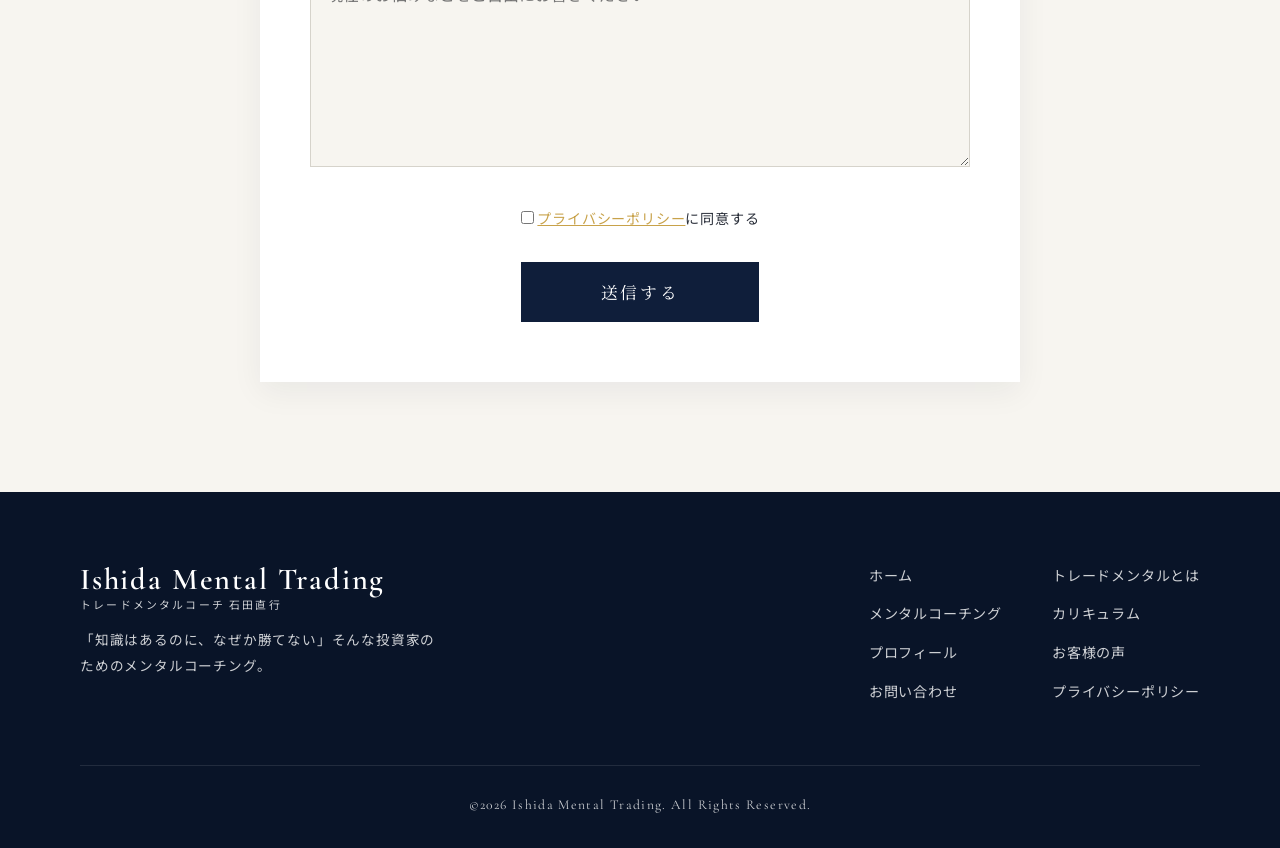
==== commit c52f9e92: "feat: 屋号を Ishida Mental Trading に更新" ====
--- a/contact.html
+++ b/contact.html
@@ -3,7 +3,7 @@
 <head>
   <meta charset="UTF-8">
   <meta name="viewport" content="width=device-width, initial-scale=1">
-  <title>お問い合わせ｜トレードメンタルコーチ 石田直行</title>
+  <title>お問い合わせ｜Ishida Mental Trading</title>
   <meta name="description" content="トレードメンタルコーチングに関するお問い合わせ・無料相談はこちらから。">
   <link rel="preconnect" href="https://fonts.googleapis.com">
   <link rel="preconnect" href="https://fonts.gstatic.com" crossorigin>
@@ -16,8 +16,8 @@
   <header class="header">
     <div class="header__inner">
       <a href="index.html" class="logo">
-        <span class="logo__main">石田直行</span>
-        <span class="logo__sub">トレードメンタルコーチ</span>
+        <span class="logo__main">Ishida Mental Trading</span>
+        <span class="logo__sub">トレードメンタルコーチ 石田直行</span>
       </a>
       <button class="hamburger" aria-label="メニュー" aria-expanded="false"><span></span><span></span><span></span></button>
       <nav class="nav">
@@ -115,8 +115,8 @@
       <div class="footer__inner">
         <div>
           <a href="index.html" class="logo">
-        <span class="logo__main">石田直行</span>
-        <span class="logo__sub">トレードメンタルコーチ</span>
+        <span class="logo__main">Ishida Mental Trading</span>
+        <span class="logo__sub">トレードメンタルコーチ 石田直行</span>
       </a>
           <p class="footer__desc">「知識はあるのに、なぜか勝てない」そんな投資家のためのメンタルコーチング。</p>
         </div>
@@ -131,7 +131,7 @@
           <a href="privacy.html">プライバシーポリシー</a>
         </nav>
       </div>
-      <p class="footer__copy">&copy;2026 石田直行. All Rights Reserved.</p>
+      <p class="footer__copy">&copy;2026 Ishida Mental Trading. All Rights Reserved.</p>
     </div>
   </footer>
   <a href="#" class="pagetop" aria-label="ページトップへ">↑</a>
--- a/css/style.css
+++ b/css/style.css
@@ -235,59 +235,71 @@
    ======================================== */
 .hero {
   position: relative;
-  min-height: 100vh;
+  min-height: 90vh;
   display: flex;
   align-items: center;
-  color: var(--white);
+  color: var(--navy);
   background:
-    linear-gradient(120deg, rgba(9,20,40,.92) 0%, rgba(15,30,58,.78) 55%, rgba(28,47,85,.6) 100%),
-    url("../images/hero.svg") center / cover no-repeat,
-    var(--navy);
+    linear-gradient(90deg, rgba(255,255,255,0.97) 0%, rgba(255,255,255,0.88) 38%, rgba(255,255,255,0.4) 65%, rgba(255,255,255,0.1) 85%, rgba(255,255,255,0) 100%),
+    url("../images/hero.jpg") right center / cover no-repeat,
+    #eef5fb;
   overflow: hidden;
 }
-.hero__inner { position: relative; z-index: 2; padding-top: var(--header-h); }
+.hero__inner { position: relative; z-index: 2; padding-top: calc(var(--header-h) + 20px); max-width: 640px; margin-left: 0; }
 .hero__label {
   display: inline-block;
   font-family: var(--font-serif);
   font-size: .95rem;
-  letter-spacing: .3em;
-  color: var(--gold-light);
-  border-bottom: 1px solid var(--gold);
-  padding-bottom: 6px;
-  margin-bottom: 30px;
+  letter-spacing: .25em;
+  color: var(--gold);
+  border-bottom: 2px solid var(--gold);
+  padding-bottom: 4px;
+  margin-bottom: 24px;
 }
 .hero__catch {
   font-family: var(--font-serif);
-  font-size: clamp(2rem, 5vw, 3.6rem);
-  font-weight: 500;
-  line-height: 1.6;
-  letter-spacing: .08em;
-}
-.hero__catch em { font-style: normal; color: var(--gold-light); }
+  font-size: clamp(2.2rem, 5vw, 3.8rem);
+  font-weight: 600;
+  line-height: 1.45;
+  letter-spacing: .06em;
+  color: var(--navy);
+}
+.hero__catch em { font-style: normal; color: #1e3a8a; }
 .hero__sub {
   font-family: var(--font-serif);
-  font-size: clamp(1rem, 2vw, 1.3rem);
-  margin-top: 24px;
-  opacity: .92;
-}
-.hero__btns { margin-top: 50px; display: flex; gap: 20px; flex-wrap: wrap; }
+  font-size: clamp(1.05rem, 2vw, 1.3rem);
+  margin-top: 20px;
+  color: #334155;
+  line-height: 1.8;
+}
+.hero__message {
+  font-family: var(--font-serif);
+  font-size: 1rem;
+  color: #475569;
+  margin-top: 18px;
+  padding-left: 14px;
+  border-left: 2px solid var(--gold);
+  line-height: 1.7;
+}
+.hero__btns { margin-top: 40px; display: flex; gap: 18px; flex-wrap: wrap; }
 .hero__scroll {
   position: absolute;
-  bottom: 30px;
+  bottom: 24px;
   left: 50%;
   transform: translateX(-50%);
   font-family: var(--font-en);
-  font-size: .85rem;
+  font-size: .8rem;
   letter-spacing: .3em;
-  color: var(--gold-light);
+  color: var(--navy);
   z-index: 2;
+  opacity: .7;
 }
 .hero__scroll::after {
   content: "";
   display: block;
-  width: 1px; height: 50px;
-  background: var(--gold);
-  margin: 10px auto 0;
+  width: 1px; height: 40px;
+  background: var(--navy);
+  margin: 8px auto 0;
   animation: scrollLine 2s infinite;
   transform-origin: top;
 }
@@ -304,8 +316,8 @@
 .page-header {
   padding: calc(var(--header-h) + 80px) 0 80px;
   background:
-    linear-gradient(120deg, rgba(9,20,40,.94), rgba(28,47,85,.82)),
-    url("../images/hero.svg") center / cover no-repeat;
+    linear-gradient(120deg, rgba(9,20,40,.88), rgba(28,47,85,.75)),
+    url("../images/hero.jpg") center / cover no-repeat;
   color: var(--white);
   text-align: center;
 }
@@ -575,8 +587,8 @@
    ======================================== */
 .cta {
   background:
-    linear-gradient(120deg, rgba(9,20,40,.94), rgba(28,47,85,.88)),
-    url("../images/hero.svg") center / cover no-repeat;
+    linear-gradient(120deg, rgba(9,20,40,.92), rgba(28,47,85,.85)),
+    url("../images/hero.jpg") center / cover no-repeat;
   color: var(--white);
   text-align: center;
   padding: 100px 0;
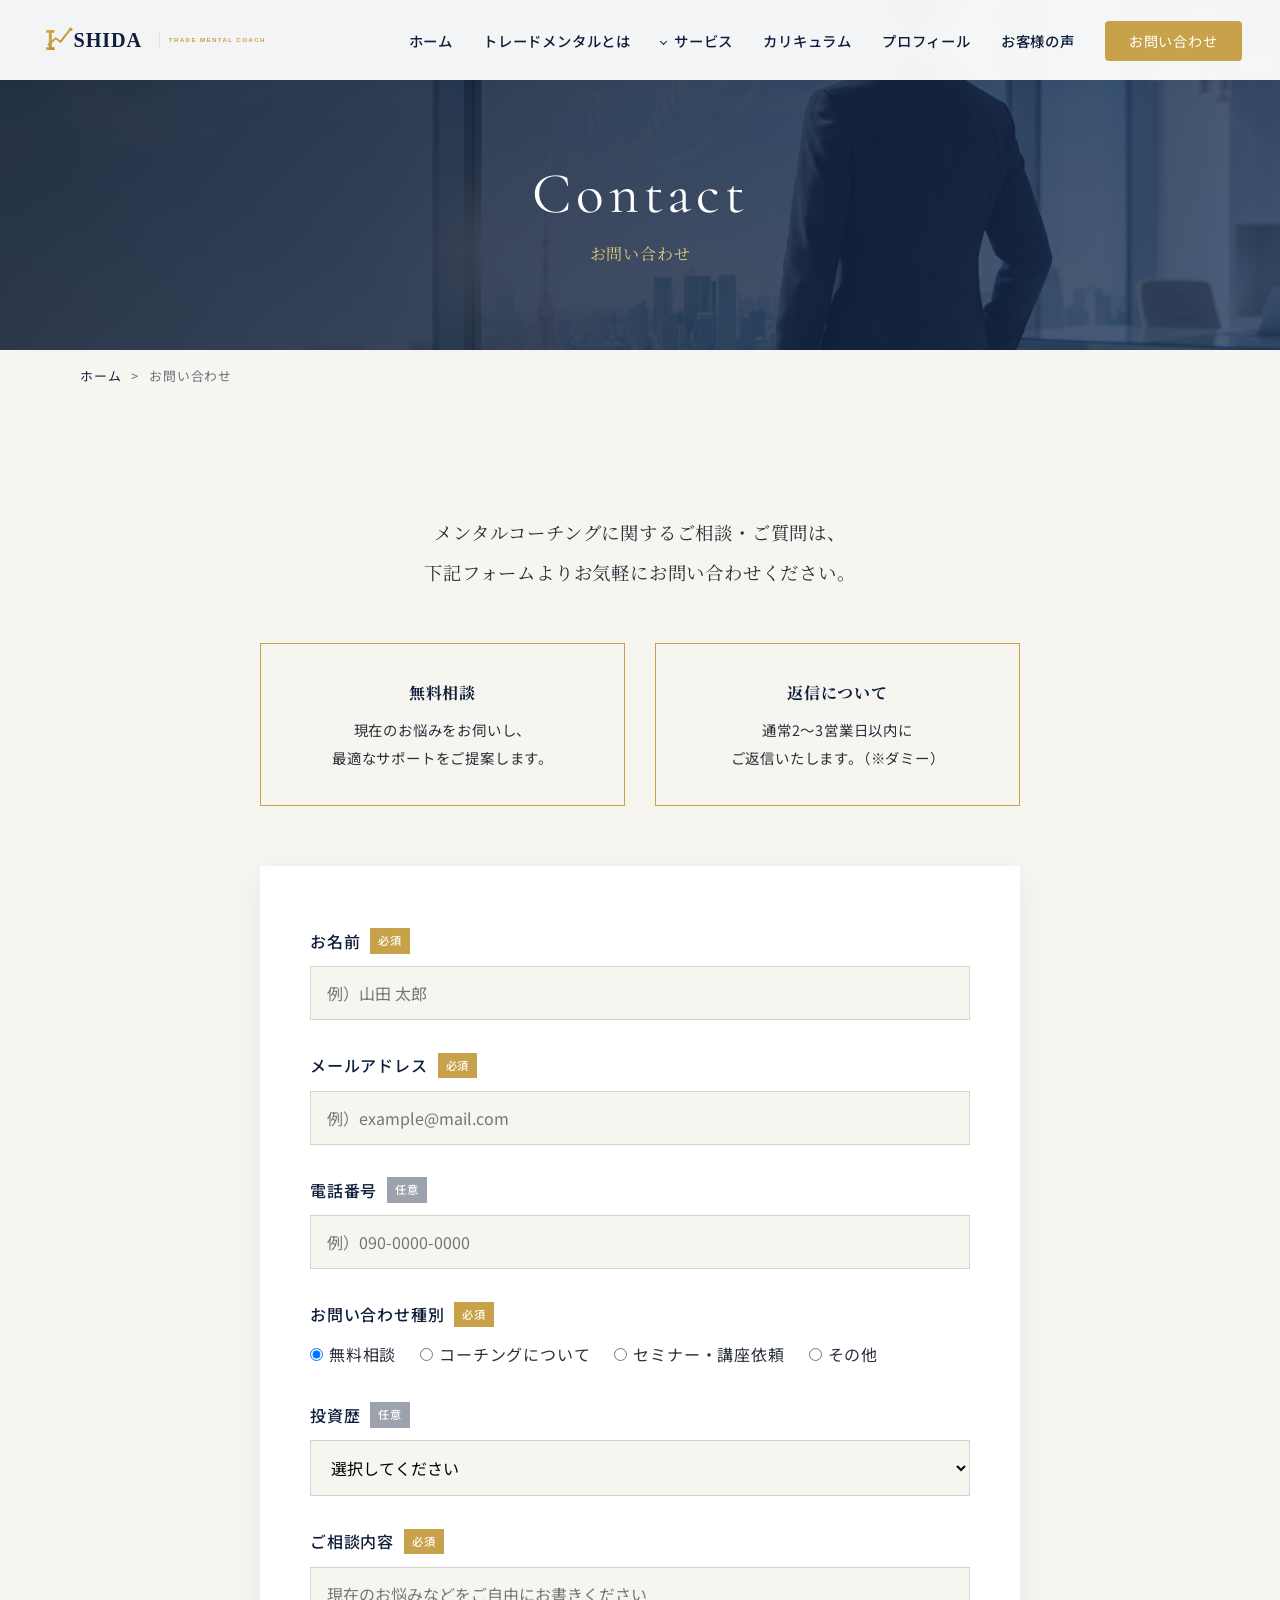
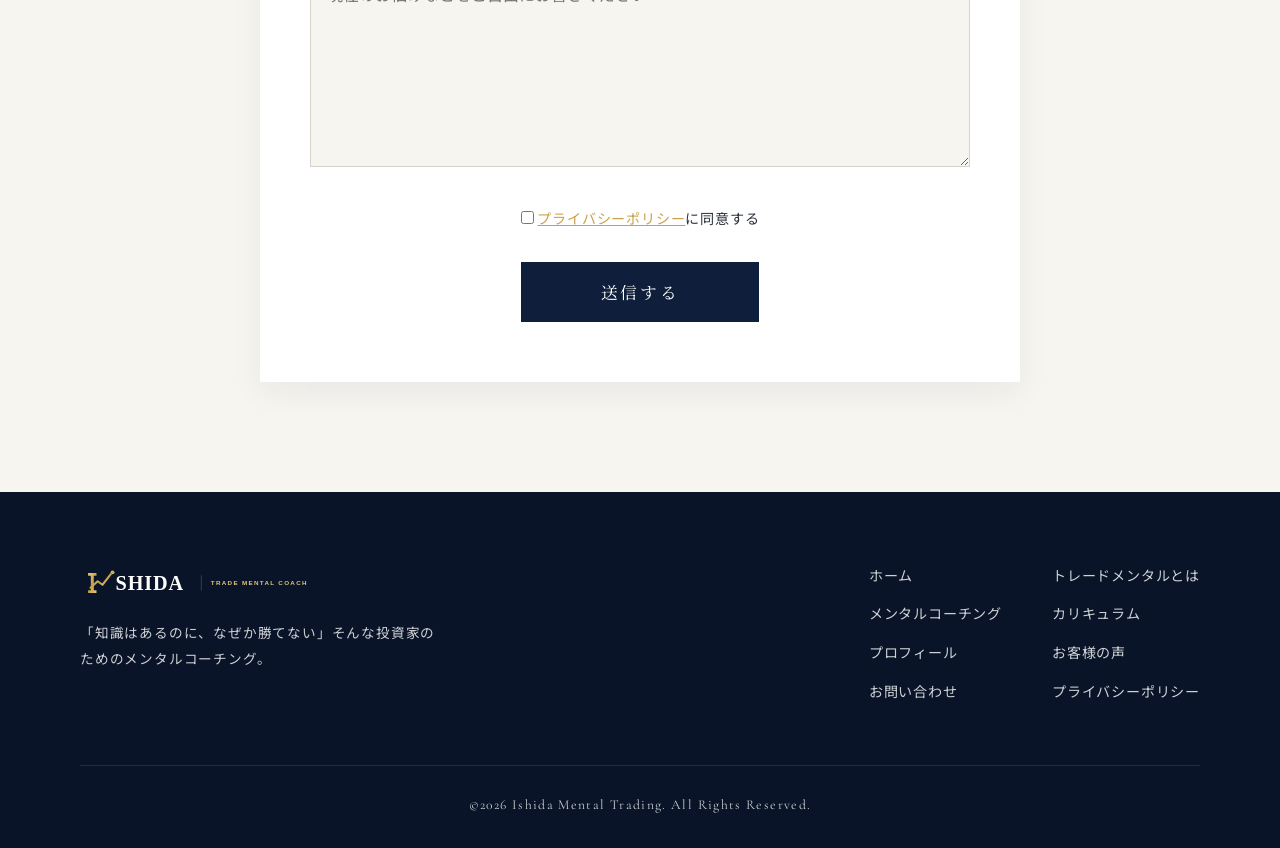
==== commit 2a1fbf8c: "feat: 新ロゴ ISHIDA | TRADE MENTAL COACH を全ページヘッダー・フッターに適用" ====
--- a/contact.html
+++ b/contact.html
@@ -16,8 +16,7 @@
   <header class="header">
     <div class="header__inner">
       <a href="index.html" class="logo">
-        <span class="logo__main">Ishida Mental Trading</span>
-        <span class="logo__sub">トレードメンタルコーチ 石田直行</span>
+        <img src="images/logo.svg" alt="ISHIDA TRADE MENTAL COACH" class="logo__img">
       </a>
       <button class="hamburger" aria-label="メニュー" aria-expanded="false"><span></span><span></span><span></span></button>
       <nav class="nav">
@@ -115,9 +114,8 @@
       <div class="footer__inner">
         <div>
           <a href="index.html" class="logo">
-        <span class="logo__main">Ishida Mental Trading</span>
-        <span class="logo__sub">トレードメンタルコーチ 石田直行</span>
-      </a>
+            <img src="images/logo_footer.svg" alt="ISHIDA TRADE MENTAL COACH" class="logo__img">
+          </a>
           <p class="footer__desc">「知識はあるのに、なぜか勝てない」そんな投資家のためのメンタルコーチング。</p>
         </div>
         <nav class="footer__nav">
--- a/css/style.css
+++ b/css/style.css
@@ -122,13 +122,16 @@
   position: fixed;
   top: 0; left: 0; right: 0;
   height: var(--header-h);
+  background: rgba(255, 255, 255, 0.95);
+  backdrop-filter: blur(8px);
+  box-shadow: 0 1px 15px rgba(15, 30, 58, 0.05);
   z-index: 100;
   transition: background .4s, box-shadow .4s, height .4s;
 }
 .header.is-scrolled,
 .header--solid {
-  background: rgba(15, 30, 58, 0.96);
-  box-shadow: 0 2px 20px rgba(0,0,0,.15);
+  background: rgba(255, 255, 255, 0.98);
+  box-shadow: 0 4px 25px rgba(15, 30, 58, 0.08);
 }
 .header__inner {
   height: 100%;
@@ -139,22 +142,15 @@
   align-items: center;
   justify-content: space-between;
 }
-.logo { color: var(--white); line-height: 1.2; }
-.logo__main {
-  display: block;
-  font-family: var(--font-en);
-  font-size: 1.9rem;
-  font-weight: 600;
-  letter-spacing: 0.06em;
-}
-.logo__main span { color: var(--gold); }
-.logo__sub { display: block; font-size: .68rem; letter-spacing: .2em; opacity: .8; }
+.logo { display: flex; align-items: center; }
+.logo__img { height: 42px; width: auto; max-width: 280px; object-fit: contain; }
 
 .nav__list { display: flex; align-items: center; gap: 30px; }
 .nav__item { position: relative; }
 .nav__link {
-  color: var(--white);
+  color: var(--navy);
   font-size: .9rem;
+  font-weight: 500;
   padding: 8px 0;
   position: relative;
 }
@@ -162,7 +158,7 @@
   content: "";
   position: absolute;
   left: 0; bottom: 0;
-  width: 100%; height: 1px;
+  width: 100%; height: 2px;
   background: var(--gold);
   transform: scaleX(0);
   transition: transform .3s;
@@ -187,22 +183,24 @@
   left: 50%;
   transform: translate(-50%, 10px);
   min-width: 220px;
-  background: var(--navy-deep);
+  background: var(--white);
   border-top: 2px solid var(--gold);
+  box-shadow: 0 10px 30px rgba(15,30,58,.1);
   padding: 10px 0;
   opacity: 0;
   visibility: hidden;
   transition: .3s;
 }
 .nav__item--has-child:hover .dropdown { opacity: 1; visibility: visible; transform: translate(-50%, 0); }
-.dropdown a { display: block; padding: 10px 22px; color: var(--white); font-size: .85rem; }
-.dropdown a:hover { background: var(--navy-light); color: var(--gold-light); }
+.dropdown a { display: block; padding: 10px 22px; color: var(--navy); font-size: .85rem; }
+.dropdown a:hover { background: var(--offwhite); color: var(--gold); }
 
 .nav__cta {
   background: var(--gold);
   color: var(--white);
   padding: 10px 24px;
   font-size: .88rem;
+  border-radius: 4px;
 }
 .nav__cta:hover { background: var(--gold-light); }
 
@@ -220,7 +218,7 @@
   position: absolute;
   left: 10px;
   width: 24px; height: 1.5px;
-  background: var(--white);
+  background: var(--navy);
   transition: .3s;
 }
 .hamburger span:nth-child(1) { top: 15px; }
